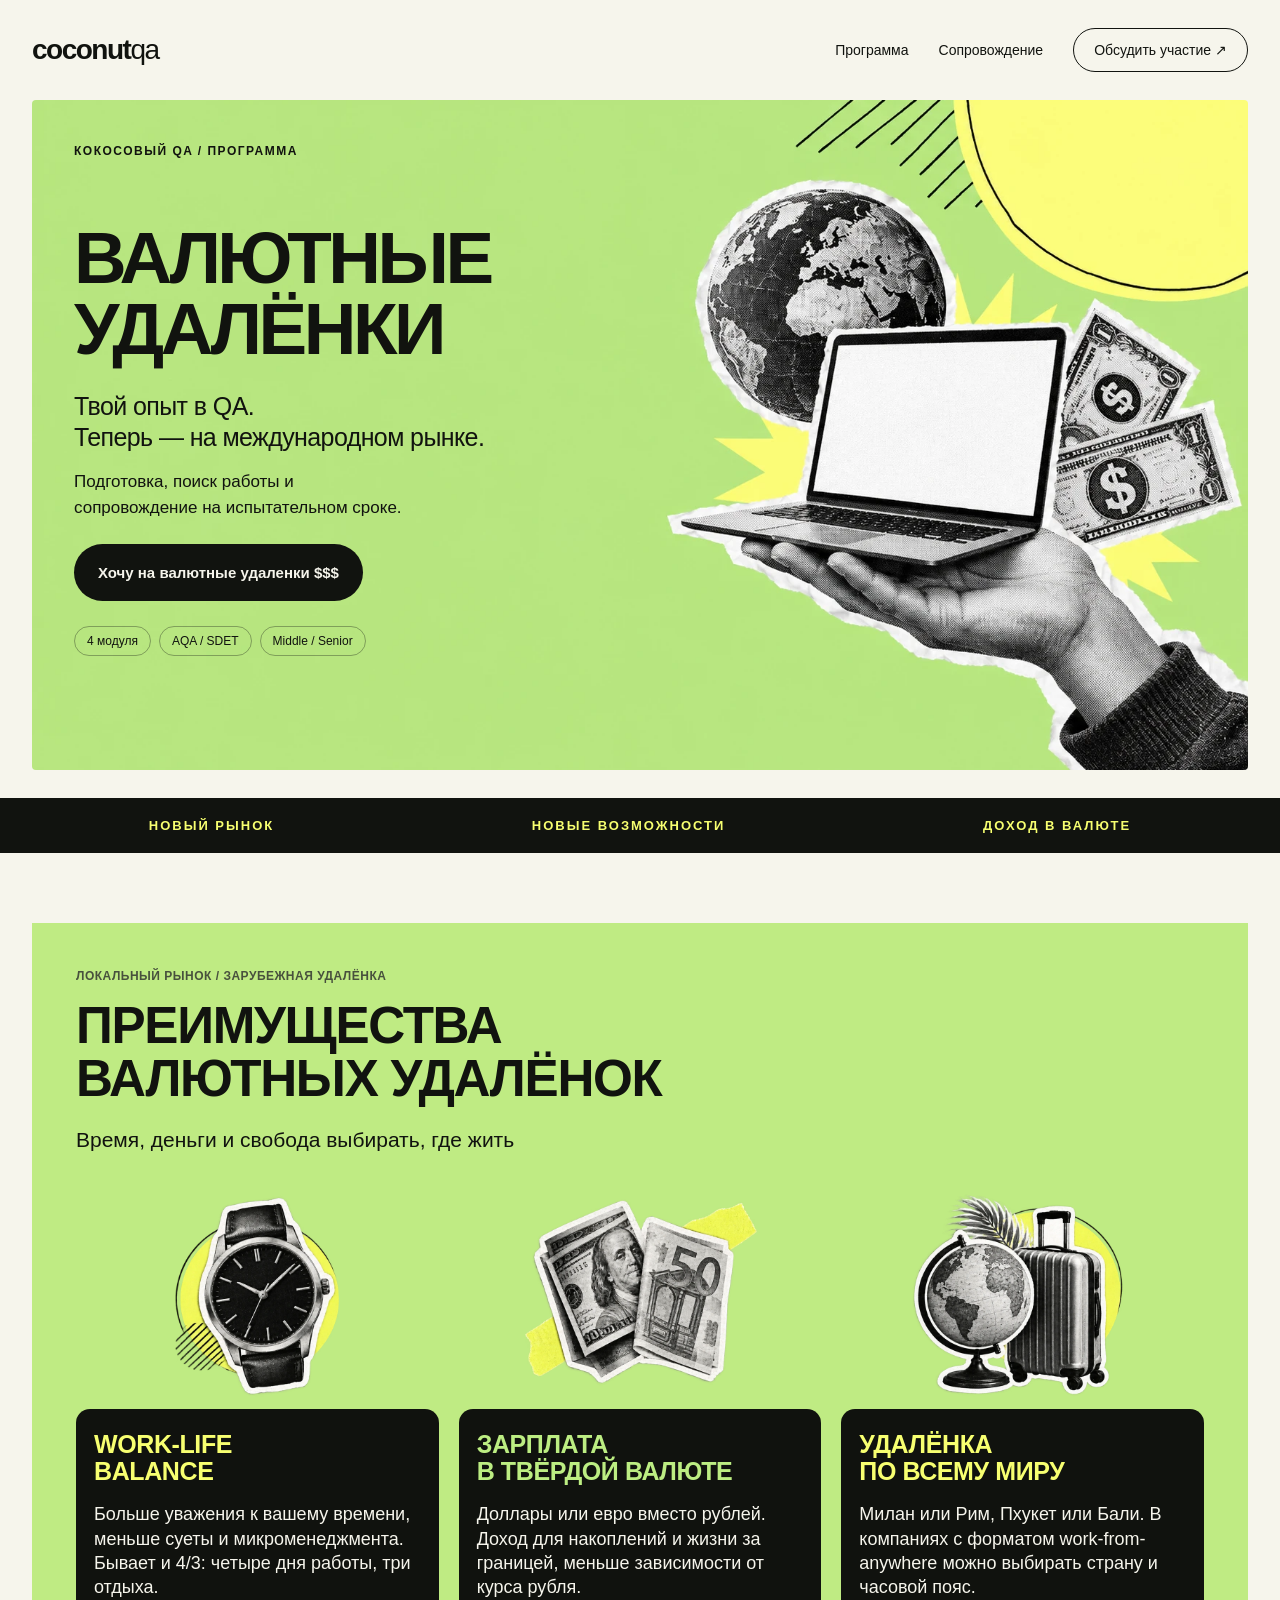
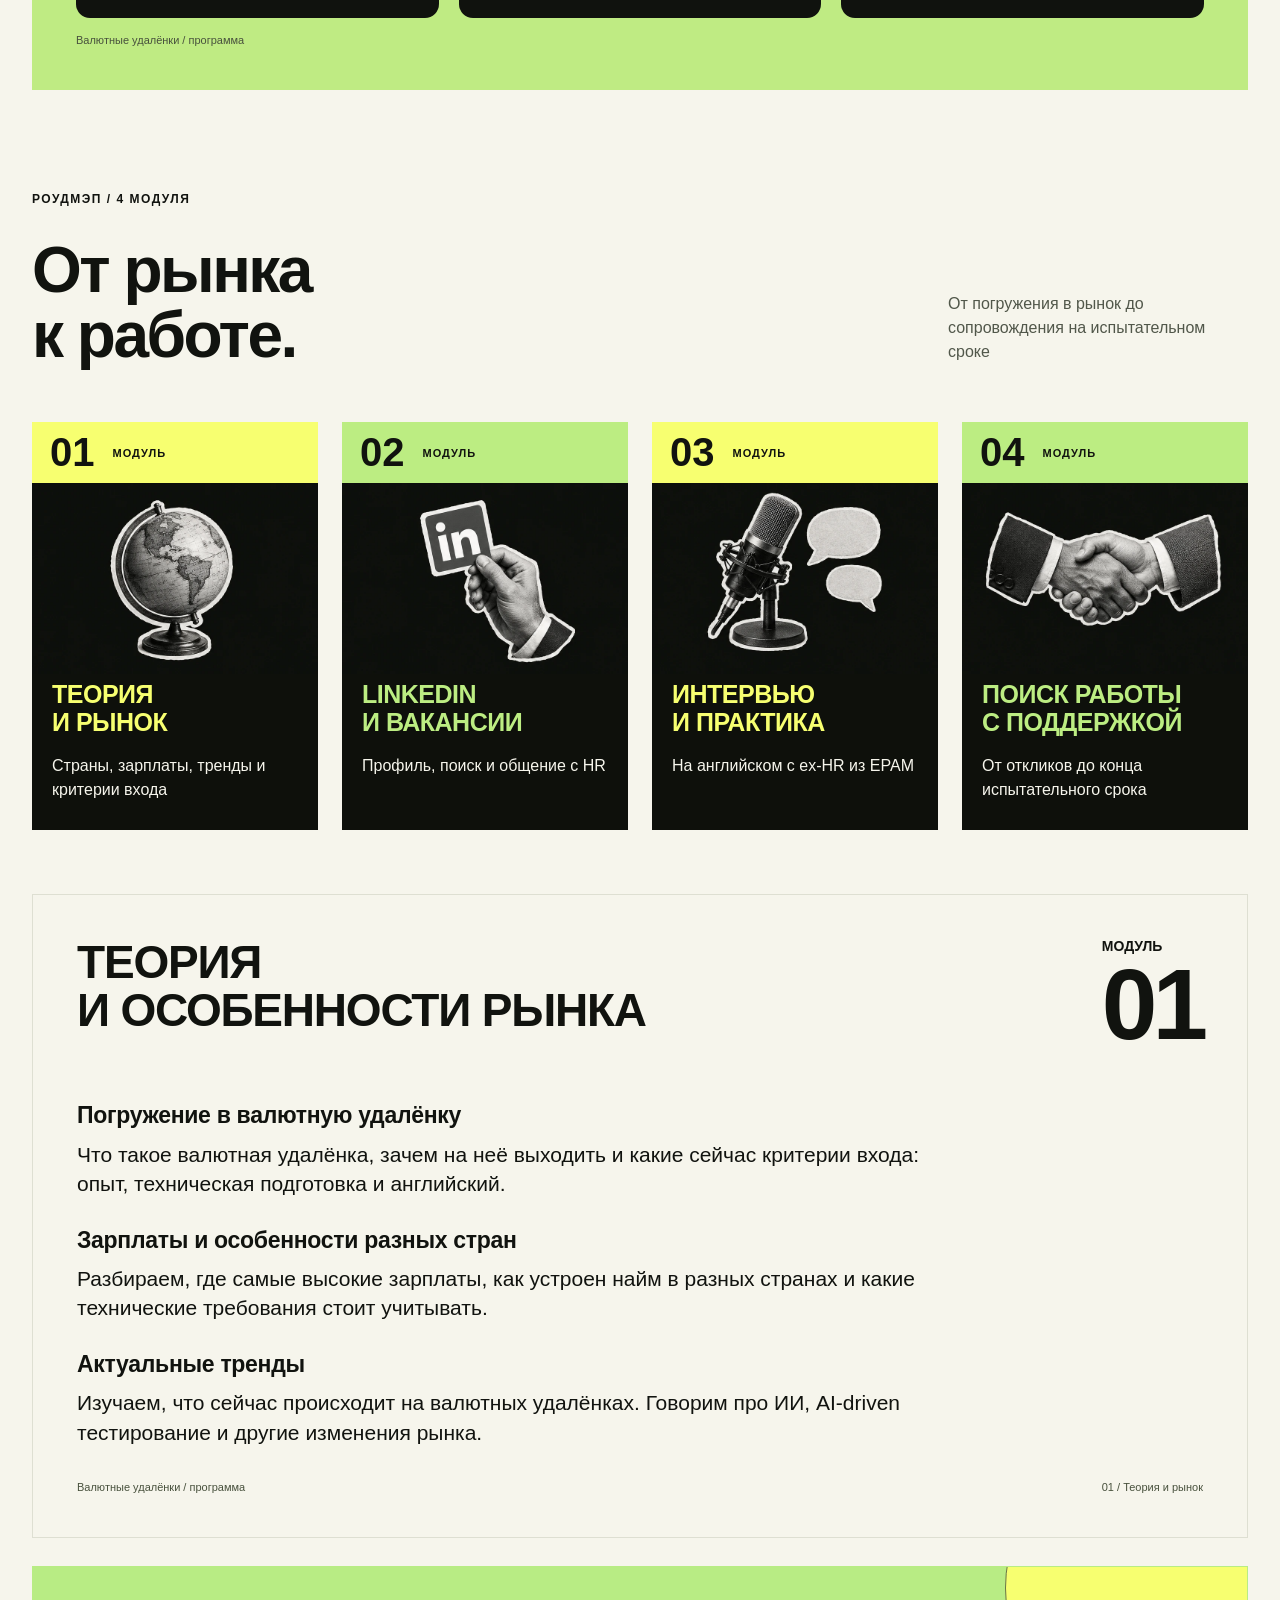
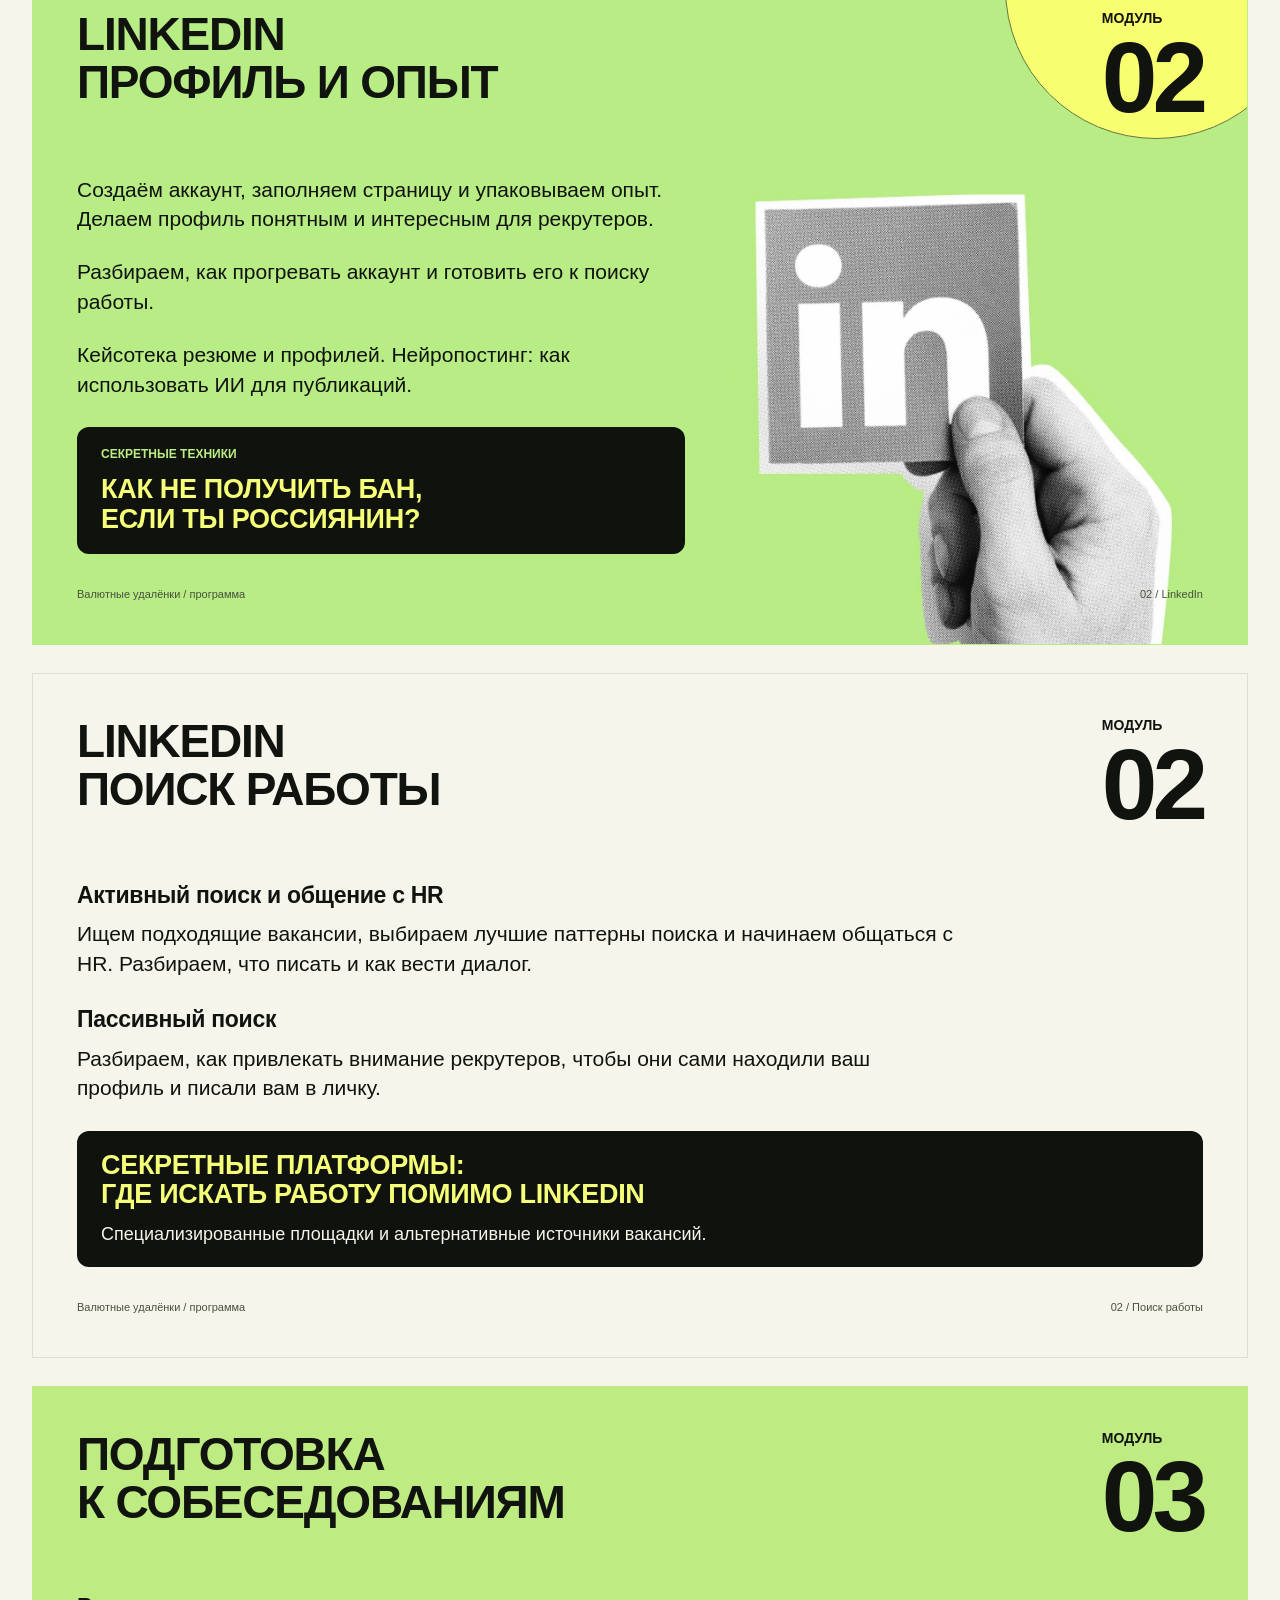
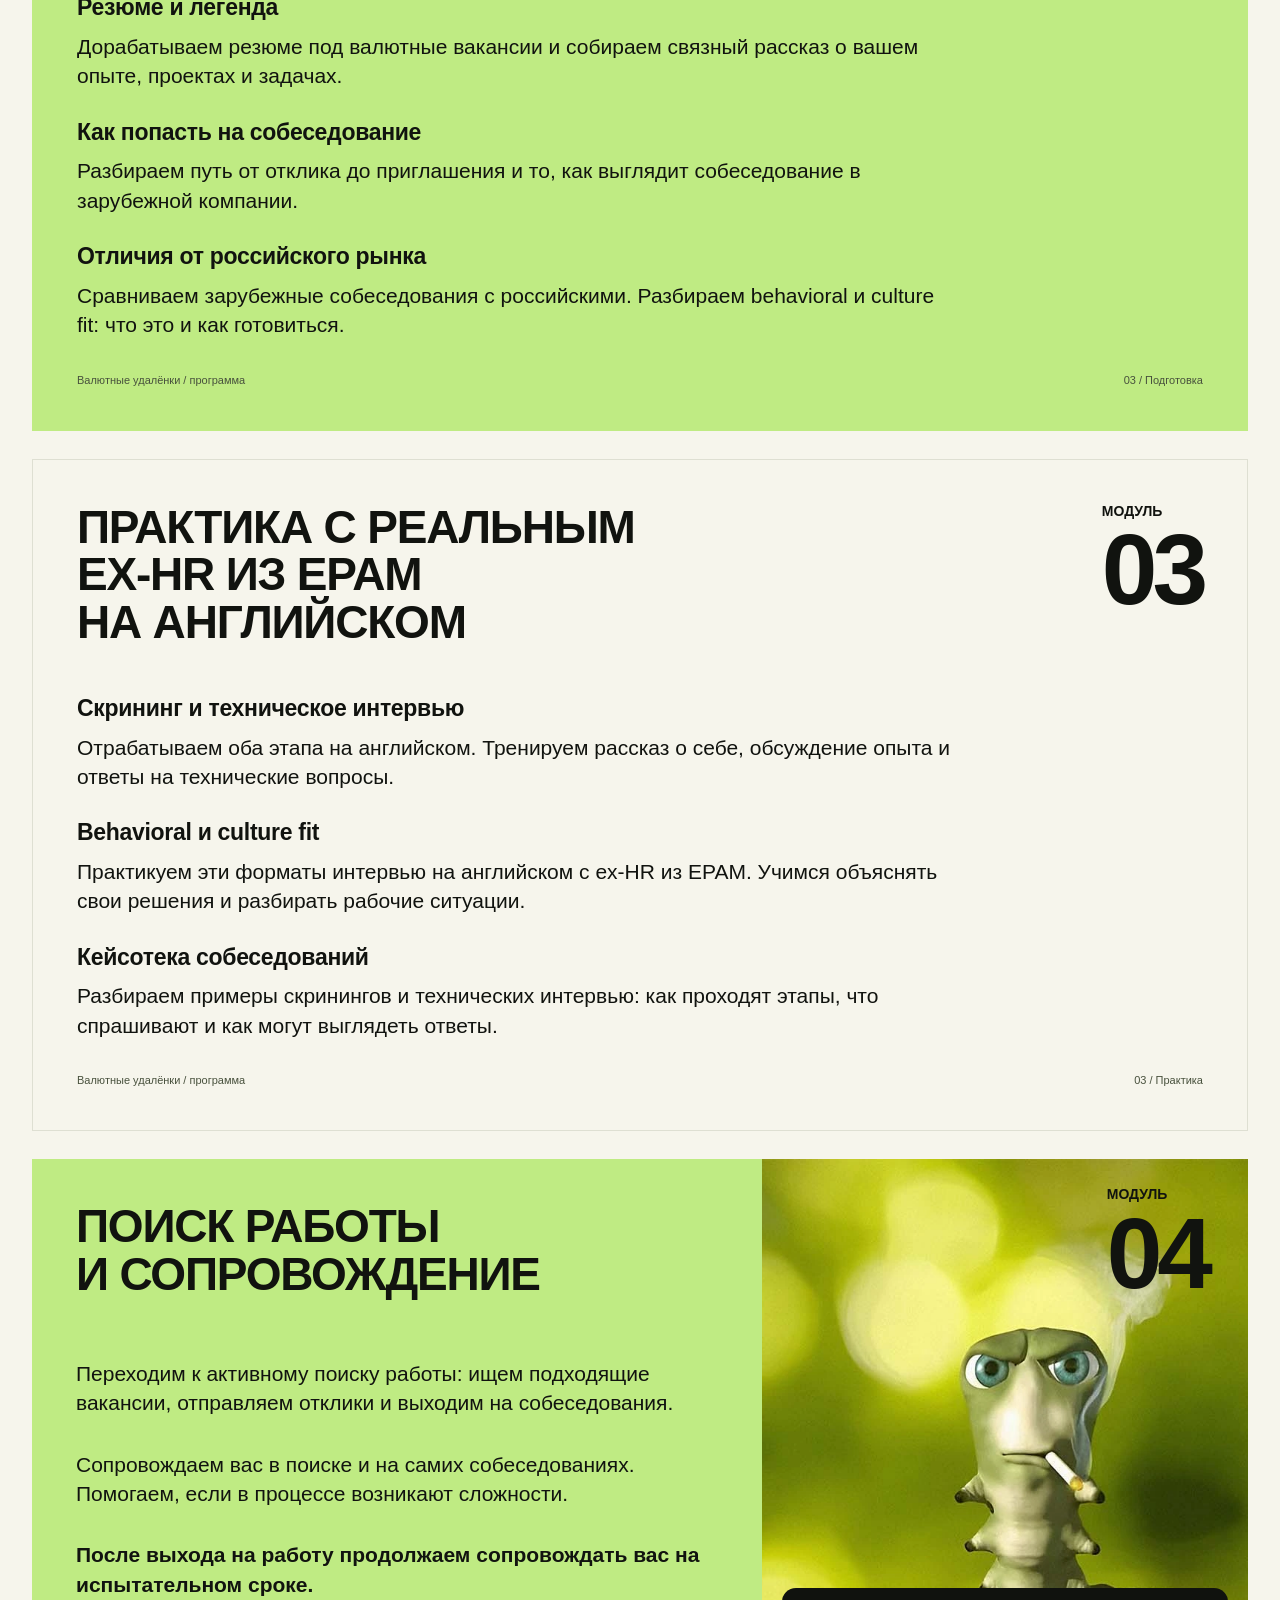
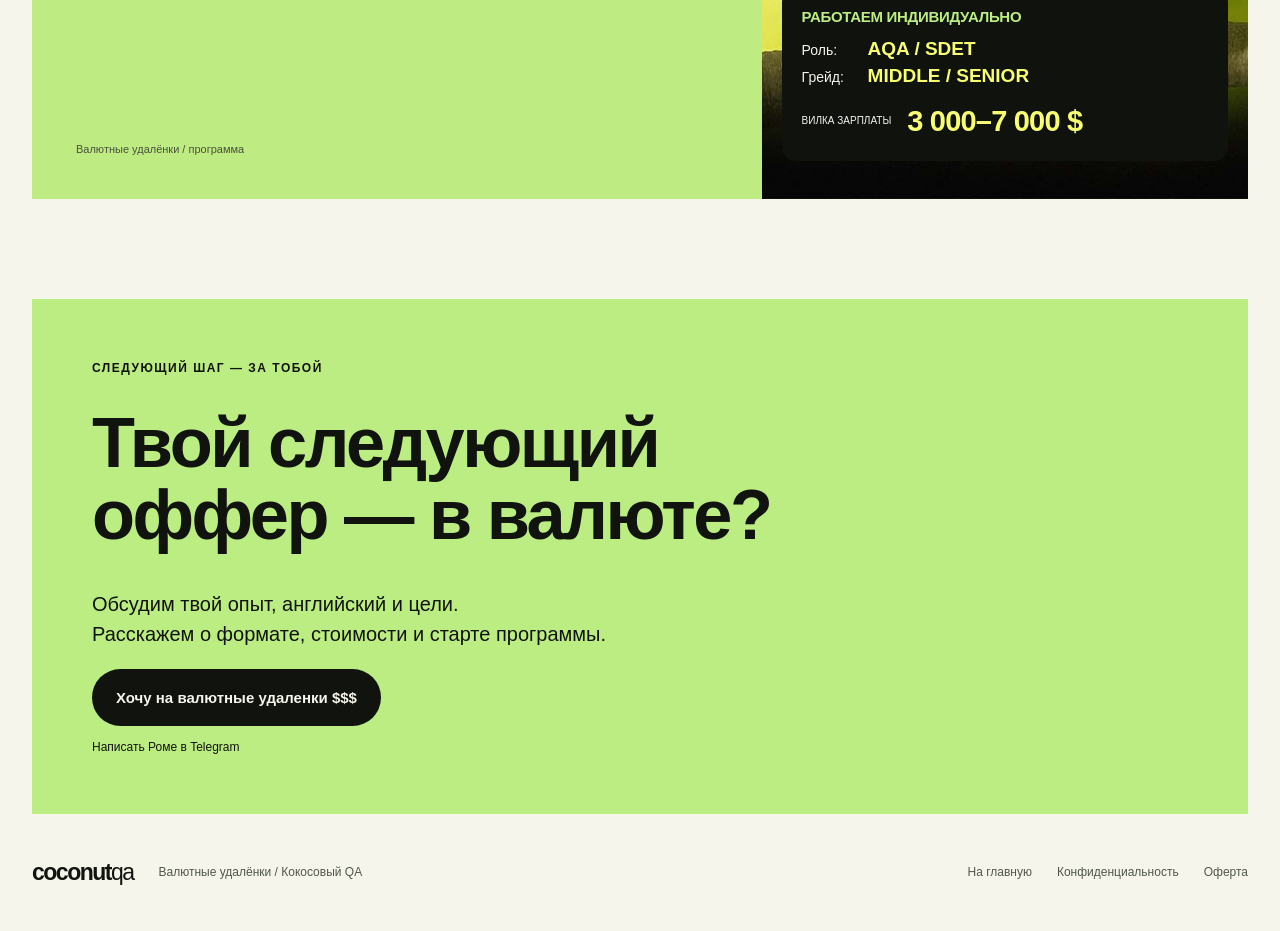
==== currency-remote/index.html @ f2f35c66 "Add approved currency remote landing page" ====
<!doctype html>
<html lang="ru">
<head>
  <meta charset="utf-8">
  <meta name="viewport" content="width=device-width, initial-scale=1">
  <title>Валютные удалёнки — программа Кокосового QA</title>
  <meta name="description" content="Выход на зарубежную удалёнку для AQA / SDET: рынок, LinkedIn, интервью на английском и индивидуальное сопровождение на испытательном сроке.">
  <meta property="og:title" content="Валютные удалёнки — Кокосовый QA">
  <meta property="og:description" content="От знакомства с рынком до работы с поддержкой. 4 модуля для AQA / SDET.">
  <meta property="og:image" content="https://coconutqa.ru/currency-remote/hero.webp">
  <meta property="og:type" content="website">
  <link rel="canonical" href="https://coconutqa.ru/currency-remote/">
  <link rel="icon" href="/index_files/Frame_86.png">
  <link rel="stylesheet" href="style.css">
  <link rel="stylesheet" href="modules.css">
</head>
<body>
<a class="skip" href="#main">Перейти к содержимому</a>
<header class="header wrap">
  <a class="brand" href="/" aria-label="Кокосовый QA — на главную">coconut<span>qa</span></a>
  <nav aria-label="Навигация"><a href="#program">Программа</a><a href="#support">Сопровождение</a><a class="small-cta" href="https://t.me/Orsroma" target="_blank" rel="noopener noreferrer">Обсудить участие ↗</a></nav>
</header>
<main id="main">
<section class="hero wrap">
  <div class="hero-content"><p class="eyebrow">КОКОСОВЫЙ QA / ПРОГРАММА</p>
  <h1>ВАЛЮТНЫЕ<br>УДАЛЁНКИ</h1>
  <p class="intro">Твой опыт в QA.<br>Теперь — на международном рынке.</p>
  <p class="hero-description">Подготовка, поиск работы и сопровождение на испытательном сроке.</p>
  <a class="button dark" href="https://t.me/Orsroma" target="_blank" rel="noopener noreferrer">Хочу на валютные удаленки $$$</a>
  <div class="hero-tags"><span>4 модуля</span><span>AQA / SDET</span><span>Middle / Senior</span></div></div>
</section>
<div class="ticker" aria-hidden="true"><span>НОВЫЙ РЫНОК</span><span>НОВЫЕ ВОЗМОЖНОСТИ</span><span>ДОХОД В ВАЛЮТЕ</span></div>
<section class="section wrap pdf-benefits" id="why">
  <p class="eyebrow">ЛОКАЛЬНЫЙ РЫНОК / ЗАРУБЕЖНАЯ УДАЛЁНКА</p>
  <h2>Преимущества<br>валютных удалёнок</h2>
  <p class="benefits-intro">Время, деньги и свобода выбирать, где жить</p>
  <div class="benefits">
    <article><div class="benefit-art benefit-time" aria-hidden="true"></div><div class="benefit-copy"><h3>Work-life<br>balance</h3><p>Больше уважения к вашему времени, меньше суеты и микроменеджмента.<br>Бывает и 4/3: четыре дня работы, три отдыха.</p></div></article>
    <article><div class="benefit-art benefit-money" aria-hidden="true"></div><div class="benefit-copy"><h3>Зарплата<br>в твёрдой валюте</h3><p>Доллары или евро вместо рублей. Доход для накоплений и жизни за границей, меньше зависимости от курса рубля.</p></div></article>
    <article><div class="benefit-art benefit-world" aria-hidden="true"></div><div class="benefit-copy"><h3>Удалёнка<br>по всему миру</h3><p>Милан или Рим, Пхукет или Бали. В компаниях с форматом work-from-anywhere можно выбирать страну и часовой пояс.</p></div></article>
  </div>
  <div class="slide-footer"><span>Валютные удалёнки / программа</span></div>
</section>
<section class="program section" id="program"><div class="wrap">
  <div class="section-heading"><div><p class="eyebrow">РОУДМЭП / 4 МОДУЛЯ</p><h2>От рынка<br>к работе.</h2></div><p>От погружения в рынок до сопровождения на испытательном сроке</p></div>
  <div class="roadmap">
    <a href="#module-1"><span>01 <small>МОДУЛЬ</small></span><div class="roadmap-art art-1" aria-hidden="true"></div><h3>Теория<br>и рынок</h3><p>Страны, зарплаты, тренды и критерии входа</p></a>
    <a href="#module-2"><span>02 <small>МОДУЛЬ</small></span><div class="roadmap-art art-2" aria-hidden="true"></div><h3>LinkedIn<br>и вакансии</h3><p>Профиль, поиск и общение с HR</p></a>
    <a href="#module-3"><span>03 <small>МОДУЛЬ</small></span><div class="roadmap-art art-3" aria-hidden="true"></div><h3>Интервью<br>и практика</h3><p>На английском с ex-HR из EPAM</p></a>
    <a href="#support"><span>04 <small>МОДУЛЬ</small></span><div class="roadmap-art art-4" aria-hidden="true"></div><h3>Поиск работы<br>с поддержкой</h3><p>От откликов до конца испытательного срока</p></a>
  </div>
  <div class="module-slides">
  <article class="pdf-module" id="module-1">
    <header><h3>Теория<br>и особенности рынка</h3><div class="module-number">МОДУЛЬ<strong>01</strong></div></header>
    <div class="module-copy">
      <h4>Погружение в валютную удалёнку</h4><p>Что такое валютная удалёнка, зачем на неё выходить и какие сейчас критерии входа: опыт, техническая подготовка и английский.</p>
      <h4>Зарплаты и особенности разных стран</h4><p>Разбираем, где самые высокие зарплаты, как устроен найм в разных странах и какие технические требования стоит учитывать.</p>
      <h4>Актуальные тренды</h4><p>Изучаем, что сейчас происходит на валютных удалёнках. Говорим про ИИ, AI-driven тестирование и другие изменения рынка.</p>
    </div><div class="slide-footer"><span>Валютные удалёнки / программа</span><span>01 / Теория и рынок</span></div>
  </article>
  <article class="pdf-module green linkedin-module" id="module-2">
    <header><h3>LinkedIn<br>Профиль и опыт</h3><div class="module-number">МОДУЛЬ<strong>02</strong></div></header>
    <div class="module-copy">
      <p>Создаём аккаунт, заполняем страницу и упаковываем опыт. Делаем профиль понятным и интересным для рекрутеров.</p>
      <p>Разбираем, как прогревать аккаунт и готовить его к поиску работы.</p>
      <p>Кейсотека резюме и профилей. Нейропостинг: как использовать ИИ для публикаций.</p>
      <aside class="module-callout"><small>СЕКРЕТНЫЕ ТЕХНИКИ</small><h4>Как не получить бан,<br>если ты россиянин?</h4></aside>
    </div><div class="linkedin-art" aria-hidden="true"></div>
    <div class="slide-footer"><span>Валютные удалёнки / программа</span><span>02 / LinkedIn</span></div>
  </article>
  <article class="pdf-module">
    <header><h3>LinkedIn<br>Поиск работы</h3><div class="module-number">МОДУЛЬ<strong>02</strong></div></header>
    <div class="module-copy">
      <h4>Активный поиск и общение с HR</h4><p>Ищем подходящие вакансии, выбираем лучшие паттерны поиска и начинаем общаться с HR. Разбираем, что писать и как вести диалог.</p>
      <h4>Пассивный поиск</h4><p>Разбираем, как привлекать внимание рекрутеров, чтобы они сами находили ваш профиль и писали вам в личку.</p>
    </div><aside class="module-callout"><h4>Секретные платформы:<br>где искать работу помимо LinkedIn</h4><p>Специализированные площадки и альтернативные источники вакансий.</p></aside>
    <div class="slide-footer"><span>Валютные удалёнки / программа</span><span>02 / Поиск работы</span></div>
  </article>
  <article class="pdf-module green" id="module-3">
    <header><h3>Подготовка<br>к собеседованиям</h3><div class="module-number">МОДУЛЬ<strong>03</strong></div></header>
    <div class="module-copy">
      <h4>Резюме и легенда</h4><p>Дорабатываем резюме под валютные вакансии и собираем связный рассказ о вашем опыте, проектах и задачах.</p>
      <h4>Как попасть на собеседование</h4><p>Разбираем путь от отклика до приглашения и то, как выглядит собеседование в зарубежной компании.</p>
      <h4>Отличия от российского рынка</h4><p>Сравниваем зарубежные собеседования с российскими. Разбираем behavioral и culture fit: что это и как готовиться.</p>
    </div><div class="slide-footer"><span>Валютные удалёнки / программа</span><span>03 / Подготовка</span></div>
  </article>
  <article class="pdf-module">
    <header><h3>Практика с реальным<br>ex-HR из EPAM<br>на английском</h3><div class="module-number">МОДУЛЬ<strong>03</strong></div></header>
    <div class="module-copy">
      <h4>Скрининг и техническое интервью</h4><p>Отрабатываем оба этапа на английском. Тренируем рассказ о себе, обсуждение опыта и ответы на технические вопросы.</p>
      <h4>Behavioral и culture fit</h4><p>Практикуем эти форматы интервью на английском с ex-HR из EPAM. Учимся объяснять свои решения и разбирать рабочие ситуации.</p>
      <h4>Кейсотека собеседований</h4><p>Разбираем примеры скринингов и технических интервью: как проходят этапы, что спрашивают и как могут выглядеть ответы.</p>
    </div><div class="slide-footer"><span>Валютные удалёнки / программа</span><span>03 / Практика</span></div>
  </article>
  <article class="pdf-module green support-module" id="support">
    <div class="support-copy"><h3>Поиск работы<br>и сопровождение</h3>
      <p>Переходим к активному поиску работы: ищем подходящие вакансии, отправляем отклики и выходим на собеседования.</p>
      <p>Сопровождаем вас в поиске и на самих собеседованиях. Помогаем, если в процессе возникают сложности.</p>
      <p><strong>После выхода на работу продолжаем сопровождать вас на испытательном сроке.</strong></p>
      <div class="slide-footer"><span>Валютные удалёнки / программа</span></div>
    </div>
    <div class="worm-panel"><img src="worm.webp" alt="Зелёный червяк на ветке — иллюстрация из презентации" loading="lazy" width="1536" height="864"><div class="module-number">МОДУЛЬ<strong>04</strong></div>
      <div class="worm-caption"><h4>Работаем индивидуально</h4><dl><div><dt>Роль:</dt><dd>AQA / SDET</dd></div><div><dt>Грейд:</dt><dd>Middle / Senior</dd></div></dl><p><span>ВИЛКА ЗАРПЛАТЫ</span><strong>3 000–7 000 $</strong></p></div>
    </div>
  </article>
  </div>
</div></section>
<section class="final-cta wrap"><p class="eyebrow">СЛЕДУЮЩИЙ ШАГ — ЗА ТОБОЙ</p><h2>Твой следующий<br>оффер — в валюте?</h2><p>Обсудим твой опыт, английский и цели.<br>Расскажем о формате, стоимости и старте программы.</p><a class="button dark" href="https://t.me/Orsroma" target="_blank" rel="noopener noreferrer">Хочу на валютные удаленки $$$</a><span class="cta-caption">Написать Роме в Telegram</span></section>
</main>
<footer class="wrap"><a class="brand" href="/">coconut<span>qa</span></a><p>Валютные удалёнки / Кокосовый QA</p><a href="/">На главную</a><a href="/privacy.html">Конфиденциальность</a><a href="/oferta.pdf">Оферта</a></footer>
</body>
</html>
---- currency-remote/style.css ----
:root{--ink:#11130f;--paper:#f6f5ec;--lime:#bced82;--yellow:#f7ff70;--muted:#51574a}*{box-sizing:border-box}html{scroll-behavior:smooth;scroll-padding-top:24px}body{margin:0;background:var(--paper);color:var(--ink);font-family:Arial,Helvetica,sans-serif;-webkit-font-smoothing:antialiased}a{color:inherit;text-decoration:none}a:focus-visible{outline:3px solid #667727;outline-offset:6px}p{line-height:1.5}h1,h2,h3,p{margin-top:0}.wrap{width:min(1240px,calc(100% - 64px));margin-inline:auto}.header{display:flex;align-items:center;justify-content:space-between;min-height:100px;gap:24px}.brand{font-size:28px;font-weight:800;letter-spacing:-1.5px;white-space:nowrap}.brand span{font-weight:400}.brand i{font-style:normal;padding-left:12px}nav{display:flex;gap:30px;align-items:center;font-size:14px}.small-cta{border:1px solid var(--ink);padding:13px 20px;border-radius:30px}.hero{position:relative;background:var(--lime) url(hero.webp) center/cover no-repeat;min-height:670px;border-radius:4px;overflow:hidden}.hero-content{position:relative;padding:42px;width:60%}.eyebrow{font-size:12px;font-weight:700;letter-spacing:1.5px;line-height:1.5;margin-bottom:30px}h1{font-size:clamp(44px,5.7vw,78px);font-weight:900;line-height:.98;letter-spacing:-3.5px;margin:62px 0 26px;position:relative}.intro{font-size:25px;line-height:1.25;letter-spacing:-.6px;margin-bottom:16px}.hero-description{max-width:330px;font-size:17px;margin-bottom:24px}.button{display:inline-flex;gap:28px;justify-content:space-between;align-items:center;padding:20px 24px;border-radius:40px;font-weight:700;font-size:15px;transition:transform .2s,background .2s}.button:hover{transform:translateY(-3px);background:#30372b}.dark{background:var(--ink);color:var(--paper)}.button span{font-size:22px}.hero-tags{display:flex;gap:8px;flex-wrap:wrap;margin-top:25px}.hero-tags span{border:1px solid #11130f55;border-radius:20px;padding:7px 12px;font-size:12px}.ticker{display:flex;justify-content:space-around;gap:24px;background:var(--ink);color:var(--yellow);padding:20px 32px;margin-top:28px;font-size:13px;font-weight:700;letter-spacing:2px}.section{padding-block:100px}h2{font-size:clamp(40px,5vw,64px);letter-spacing:-2.5px;line-height:1.02;margin-bottom:38px}.benefits{display:grid;grid-template-columns:repeat(3,1fr);gap:36px;margin-top:60px}.benefits article{border-top:1px solid #bfc2b4;padding-top:24px}.symbol{display:block;font-size:46px;margin-bottom:30px}.benefits h3{font-size:25px;letter-spacing:-.7px;margin-bottom:16px}.benefits p{font-size:17px;color:var(--muted);max-width:325px}.program{background:#eaece0}.section-heading{display:flex;justify-content:space-between;align-items:end;gap:30px}.section-heading>p{max-width:300px;color:var(--muted);margin-bottom:42px}.roadmap{display:grid;grid-template-columns:repeat(4,1fr);gap:16px;margin:16px 0 70px}.roadmap a{background:var(--ink);color:var(--paper);position:relative;padding:0 22px 28px;transition:transform .2s}.roadmap a:hover{transform:translateY(-5px)}.roadmap a>span{display:flex;align-items:center;gap:18px;background:var(--yellow);color:var(--ink);margin:0 -22px 30px;padding:12px 20px;font-size:40px;font-weight:800}.roadmap a:nth-child(even)>span{background:var(--lime)}.roadmap small{font-size:11px;letter-spacing:1px}.roadmap h3{font-size:24px;line-height:1.1;color:var(--yellow);letter-spacing:-.5px}.roadmap a:nth-child(even) h3{color:var(--lime)}.roadmap p{font-size:15px;max-width:180px;min-height:48px}.roadmap b{font-size:26px}.module{display:grid;grid-template-columns:1fr 2fr;gap:70px;padding:48px 0;border-top:1px solid #bdc2b0}.module-label>span{font-size:80px;font-weight:800;letter-spacing:-5px}.module-label p{font-size:11px;letter-spacing:1px;margin-top:12px}.module h3{font-size:32px;letter-spacing:-1px;line-height:1.1}.module ul{padding-left:20px;margin-bottom:0}.module li{font-size:17px;line-height:1.6;margin:16px 0;padding-left:8px;color:var(--muted)}strong{color:var(--ink)}.practice{display:flex;justify-content:space-between;align-items:center;background:var(--lime);padding:24px;margin-top:32px;gap:20px}.practice>span{font-size:24px;font-weight:900;letter-spacing:-1px}.practice p{margin:0}.support-grid{display:grid;grid-template-columns:1fr 1fr;gap:60px}.support-intro{max-width:360px;font-size:20px;color:var(--muted)}.support-card{background:var(--ink);color:var(--paper);padding:36px}.support-card .eyebrow{color:var(--lime)}.salary{font-size:clamp(34px,4vw,53px);font-weight:800;letter-spacing:-2px;line-height:1.1;margin-bottom:10px}.salary span{color:var(--lime)}hr{border:0;border-top:1px solid #ffffff30;margin:28px 0}.support-card ol{padding-left:20px}.support-card li{line-height:1.5;padding-left:10px;margin:18px 0}.note{font-size:12px;color:#b9c0af;margin:28px 0 0}.final-cta{padding:60px;background:var(--lime);position:relative}.final-cta h2{font-size:clamp(42px,5.5vw,72px)}.final-cta>p:not(.eyebrow){font-size:20px}.cta-caption{display:block;font-size:12px;margin-top:14px}footer{display:flex;align-items:center;flex-wrap:wrap;gap:25px;padding-block:45px;font-size:12px;color:var(--muted)}footer p{margin:0 auto 0 0}footer .brand{color:var(--ink);font-size:23px}.skip{position:absolute;left:20px;top:-80px;z-index:50;background:var(--yellow);padding:15px}.skip:focus{top:10px}
@media(min-width:1450px){.hero{min-height:695px}}
@media(max-width:1000px){.hero-content{width:70%;padding:32px}.hero{background-position:58% center}.hero h1{font-size:58px}.roadmap{grid-template-columns:repeat(2,1fr)}.module{gap:30px}.support-grid{gap:30px}.support-card{padding:26px}.header nav{gap:18px}}
@media(max-width:700px){.wrap{width:calc(100% - 32px)}.header{min-height:80px;gap:12px}.brand{font-size:23px}nav>a:not(.small-cta){display:none}.small-cta{font-size:12px;padding:11px 14px}.hero{min-height:850px;background-size:auto 430px;background-position:right bottom;background-repeat:no-repeat;background-color:#bde783}.hero-content{padding:28px 22px;width:100%}.hero .eyebrow{font-size:10px}.hero h1{font-size:clamp(38px,9.8vw,65px);letter-spacing:-2px;margin:38px 0 24px}.intro{font-size:23px}.hero-description{font-size:16px;max-width:310px}.button{font-size:13px;gap:16px;padding:17px 19px;max-width:100%}.hero-tags{gap:5px;margin-top:22px}.hero-tags span{font-size:10px;padding:6px 9px}.ticker{padding:16px;gap:15px;font-size:9px;letter-spacing:.7px}.ticker span:last-child{display:none}.section{padding-block:65px}.eyebrow{font-size:10px;margin-bottom:24px}.benefits{grid-template-columns:1fr;gap:24px;margin-top:35px}.benefits article{position:relative;padding-left:64px}.symbol{position:absolute;left:0;top:18px;font-size:36px}.benefits h3{font-size:24px}.benefits p{max-width:none;font-size:16px}.section-heading{display:block}.section-heading>p{margin-bottom:28px}.roadmap{gap:10px;margin-bottom:40px}.roadmap a{padding:0 14px 20px}.roadmap a>span{margin:0 -14px 22px;padding:10px 14px;font-size:32px;gap:10px}.roadmap small{font-size:9px}.roadmap h3{font-size:20px}.roadmap p{font-size:13px}.module{grid-template-columns:1fr;gap:12px;padding:32px 0}.module-label{display:flex;gap:20px;align-items:center}.module-label>span{font-size:52px;letter-spacing:-2px}.module-label p{margin:0}.module h3{font-size:28px}.module li{font-size:16px}.practice{padding:20px;align-items:start;flex-direction:column}.practice p{font-size:15px}.support-grid{grid-template-columns:1fr;gap:18px}.salary{font-size:40px}.final-cta{padding:35px 24px}.final-cta>p:not(.eyebrow){font-size:17px}footer{gap:20px}footer p{width:100%;order:3}h2{letter-spacing:-1.8px}}
@media(prefers-reduced-motion:reduce){html{scroll-behavior:auto}*{transition:none!important}}
@media(max-width:700px){.hero{min-height:980px;background-size:auto 400px}}
---- currency-remote/modules.css ----
/* Module layouts and original artwork from the programme presentation. */
.program{background:var(--paper)}
.roadmap{gap:24px;margin-bottom:64px}
.roadmap a{padding:0 20px 28px;background:#0e100b}
.roadmap a>span{margin:0 -20px;padding:8px 18px;position:relative}

.roadmap-art{aspect-ratio:1.5;background:url(module-art.webp) no-repeat;background-size:200% 200%;margin:0 -20px 6px}
.art-1{background-position:0 0}.art-2{background-position:100% 0}.art-3{background-position:0 100%}.art-4{background-position:100% 100%}
.roadmap h3{text-transform:uppercase;font-size:25px;line-height:1.12;margin-bottom:18px}
.roadmap p{max-width:none;margin:0;min-height:0;font-size:16px}
.module-slides{display:grid;gap:28px}
.pdf-module{padding:44px;position:relative;background:var(--paper);border:1px solid #dedfd2;overflow:hidden;scroll-margin-top:24px}
.pdf-module.green{background:#bfeb83;border-color:#bfeb83}
.pdf-module header{display:flex;justify-content:space-between;align-items:flex-start;gap:24px;margin-bottom:48px;position:relative;z-index:1}
.pdf-module h3{font-weight:900;font-size:clamp(28px,3.7vw,46px);line-height:1.04;letter-spacing:-1.2px;text-transform:uppercase;margin:0}
.module-number{flex-shrink:0;font-size:14px;font-weight:700;line-height:1.1}
.module-number strong{display:block;font-size:100px;font-weight:900;letter-spacing:-5px;line-height:1}
.module-copy{position:relative;z-index:1;max-width:880px}
.pdf-module h4{font-size:23px;line-height:1.2;letter-spacing:-.3px;margin:28px 0 10px}
.pdf-module .module-copy h4:first-child{margin-top:0}
.pdf-module p{font-size:21px;line-height:1.4;margin-bottom:24px}
.pdf-module .module-copy p:last-child{margin-bottom:0}
.slide-footer{display:flex;justify-content:space-between;gap:16px;font-size:11px;color:#48513d;margin-top:34px;position:relative;z-index:1}
.module-callout{background:#10120e;color:#f6ff78;border-radius:12px;padding:20px 24px;margin-top:28px;position:relative;z-index:1}
.pdf-module .module-callout h4{font-size:27px;font-weight:900;text-transform:uppercase;line-height:1.1;margin:0}
.module-callout small{display:block;color:var(--lime);font-size:12px;font-weight:700;margin-bottom:14px}
.pdf-module .module-callout p{color:var(--paper);margin:12px 0 0;font-size:18px}
.linkedin-module .module-copy{width:54%}
.linkedin-module:after{content:'';position:absolute;right:-60px;top:-130px;width:300px;height:300px;background:var(--yellow);border:1px solid #697445;border-radius:50%}
.linkedin-art{position:absolute;right:0;bottom:0;width:44%;height:74%;background:url(module-art.webp) 100% 0/200% 200% no-repeat}
/* Use the original LinkedIn slide artwork without duplicating its embedded wordmark. */
.linkedin-art{background-image:url(linkedin.webp);background-size:auto 125%;background-position:100% 100%;width:43%;height:73%}
.support-module{display:grid;grid-template-columns:3fr 2fr;padding:0;border:0}
.support-copy{padding:44px;display:flex;flex-direction:column}
.support-copy h3{margin-bottom:60px}
.support-copy p{font-size:21px;margin-bottom:32px}
.support-copy .slide-footer{margin-top:auto;padding-top:20px}
.worm-panel{position:relative;min-height:640px;background:#9baa29;overflow:hidden}
.worm-panel>img{position:absolute;inset:0;width:100%;height:100%;object-fit:cover;object-position:56% center}
.worm-panel .module-number{position:absolute;top:28px;right:40px}
.worm-caption{position:absolute;bottom:38px;left:20px;right:20px;padding:20px;background:#10120e;border-radius:14px;color:var(--paper)}
.pdf-module .worm-caption h4{text-transform:uppercase;color:var(--lime);font-size:15px;margin:0 0 12px}
.worm-caption dl{margin:0 0 14px}.worm-caption dl>div{display:flex;gap:14px;margin:5px 0;align-items:baseline}.worm-caption dt{font-size:14px;min-width:52px}.worm-caption dd{margin:0;font-weight:800;text-transform:uppercase;font-size:19px;color:var(--yellow)}
.pdf-module .worm-caption p{display:flex;gap:16px;align-items:center;flex-wrap:wrap;margin:0}.worm-caption p span{font-size:10px}.worm-caption p strong{font-size:29px;color:var(--yellow);letter-spacing:-.8px}
@media(max-width:1000px){.roadmap a:nth-child(2)>span:after{display:none}.pdf-module{padding:30px}.module-number strong{font-size:78px}.pdf-module p{font-size:18px}.pdf-module h4{font-size:21px}.support-module{padding:0;grid-template-columns:1.15fr 1fr}.support-copy{padding:30px}.support-copy h3{margin-bottom:40px}.support-copy p{font-size:18px}.worm-panel{min-height:620px}.worm-caption{left:14px;right:14px;padding:18px}.worm-caption p strong{font-size:25px}.linkedin-module .module-copy{width:56%}}
@media(max-width:700px){.roadmap{gap:16px}.roadmap a{padding:0 14px 20px}.roadmap a>span{margin:0 -14px;padding:10px 14px;gap:8px}.roadmap-art{margin:0 -14px 12px}.roadmap h3{font-size:18px}.roadmap p{font-size:13px}.module-slides{gap:18px}.pdf-module{padding:24px 20px}.pdf-module header{gap:12px;margin-bottom:30px}.pdf-module h3{font-size:clamp(22px,5.6vw,34px);letter-spacing:-.7px;overflow-wrap:break-word}.module-number{font-size:9px}.module-number strong{font-size:52px;letter-spacing:-2px}.pdf-module h4{font-size:19px}.pdf-module p{font-size:16px}.pdf-module .module-callout{padding:18px;margin-top:24px}.pdf-module .module-callout h4{font-size:20px}.pdf-module .module-callout p{font-size:15px}.slide-footer{font-size:9px;gap:12px;margin-top:28px}.slide-footer>span:last-child:not(:first-child){text-align:right}.linkedin-module .module-copy{width:100%}.linkedin-art{position:relative;height:280px;width:calc(100% + 40px);margin:24px -20px -24px;background-size:auto 125%;background-position:right bottom}.linkedin-module .slide-footer{margin-top:34px}.linkedin-module:after{width:200px;height:200px;right:-90px;top:-90px}.support-module{padding:0;grid-template-columns:1fr}.support-copy{padding:28px 20px}.support-copy h3{font-size:30px;margin-bottom:30px}.support-copy p{font-size:16px;margin-bottom:24px}.worm-panel{min-height:550px}.worm-panel .module-number{top:24px;right:28px;font-size:12px}.worm-panel .module-number strong{font-size:80px}.worm-caption{bottom:24px;left:20px;right:20px;padding:20px}.worm-caption dd{font-size:18px}.worm-caption p strong{font-size:28px}.pdf-module .worm-caption h4{font-size:14px}}
@media(prefers-reduced-motion:reduce){.roadmap a{transition:none}}
.linkedin-module.green{background:#b8ec84;border-color:#b8ec84}
.linkedin-art{clip-path:polygon(0 9%,60% 9%,60% 20%,100% 20%,100% 100%,0 100%)}
/* Benefits: full copy and illustrations from slide 03. */
.pdf-benefits{background:#bfeb83;padding:44px;margin-top:70px}
.pdf-benefits .eyebrow{margin-bottom:14px;letter-spacing:.5px;color:#48513d}
.pdf-benefits h2{text-transform:uppercase;font-size:clamp(30px,4vw,52px);font-weight:900;line-height:1.04;letter-spacing:-1.3px;margin-bottom:18px}
.benefits-intro{font-size:21px;margin-bottom:0}
.pdf-benefits .benefits{gap:20px;margin-top:12px}
.pdf-benefits .benefits article{display:flex;flex-direction:column;border:0;padding:0;min-width:0}
.benefit-art{width:70%;aspect-ratio:1;align-self:center;background:url(benefits.webp) no-repeat;background-size:300% 100%;position:relative;z-index:1;margin-bottom:-12px}
.benefit-time{background-position:left center}.benefit-money{background-position:center}.benefit-world{background-position:right center}
.benefit-copy{background:#10120e;padding:22px 18px 18px;border-radius:14px;flex:1}
.pdf-benefits .benefits h3{color:var(--yellow);text-transform:uppercase;font-size:25px;line-height:1.07;letter-spacing:-.4px;margin-bottom:18px}
.pdf-benefits .benefits article:nth-child(2) h3{color:var(--lime)}
.pdf-benefits .benefits p{color:var(--paper);font-size:18px;line-height:1.35;max-width:none;margin-bottom:0}
.pdf-benefits .slide-footer{margin-top:16px}
@media(min-width:701px) and (max-width:1000px){.pdf-benefits{padding:30px}.pdf-benefits .benefits{gap:12px}.benefit-copy{padding:20px 14px}.pdf-benefits .benefits h3{font-size:20px}.pdf-benefits .benefits p{font-size:16px}}
@media(max-width:700px){.pdf-benefits{padding:28px 20px;margin-top:40px}.pdf-benefits h2{font-size:clamp(23px,6.2vw,38px);letter-spacing:-.6px}.benefits-intro{font-size:17px}.pdf-benefits .benefits{grid-template-columns:1fr;gap:24px;margin-top:20px}.benefit-art{width:180px;max-width:75%;margin-bottom:-10px}.benefit-copy{padding:24px 20px}.pdf-benefits .benefits h3{font-size:24px}.pdf-benefits .benefits p{font-size:16px}}
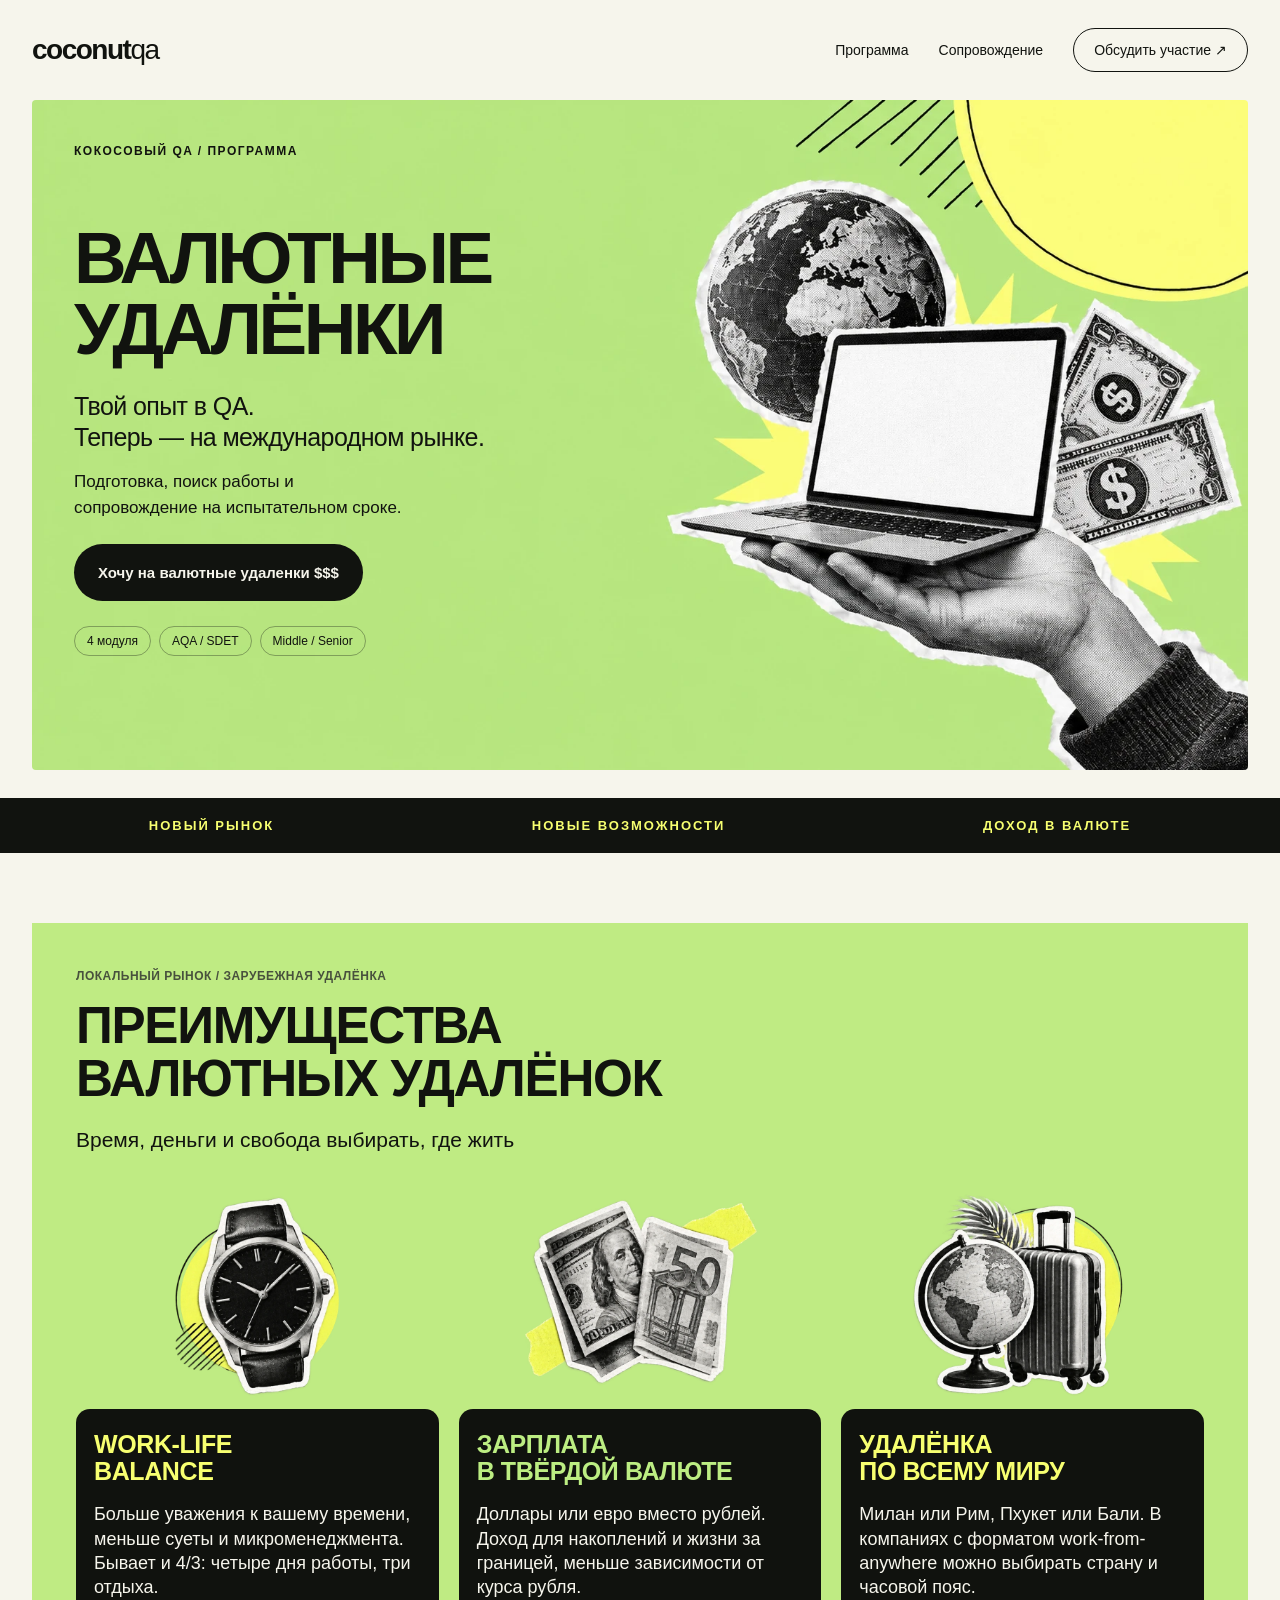
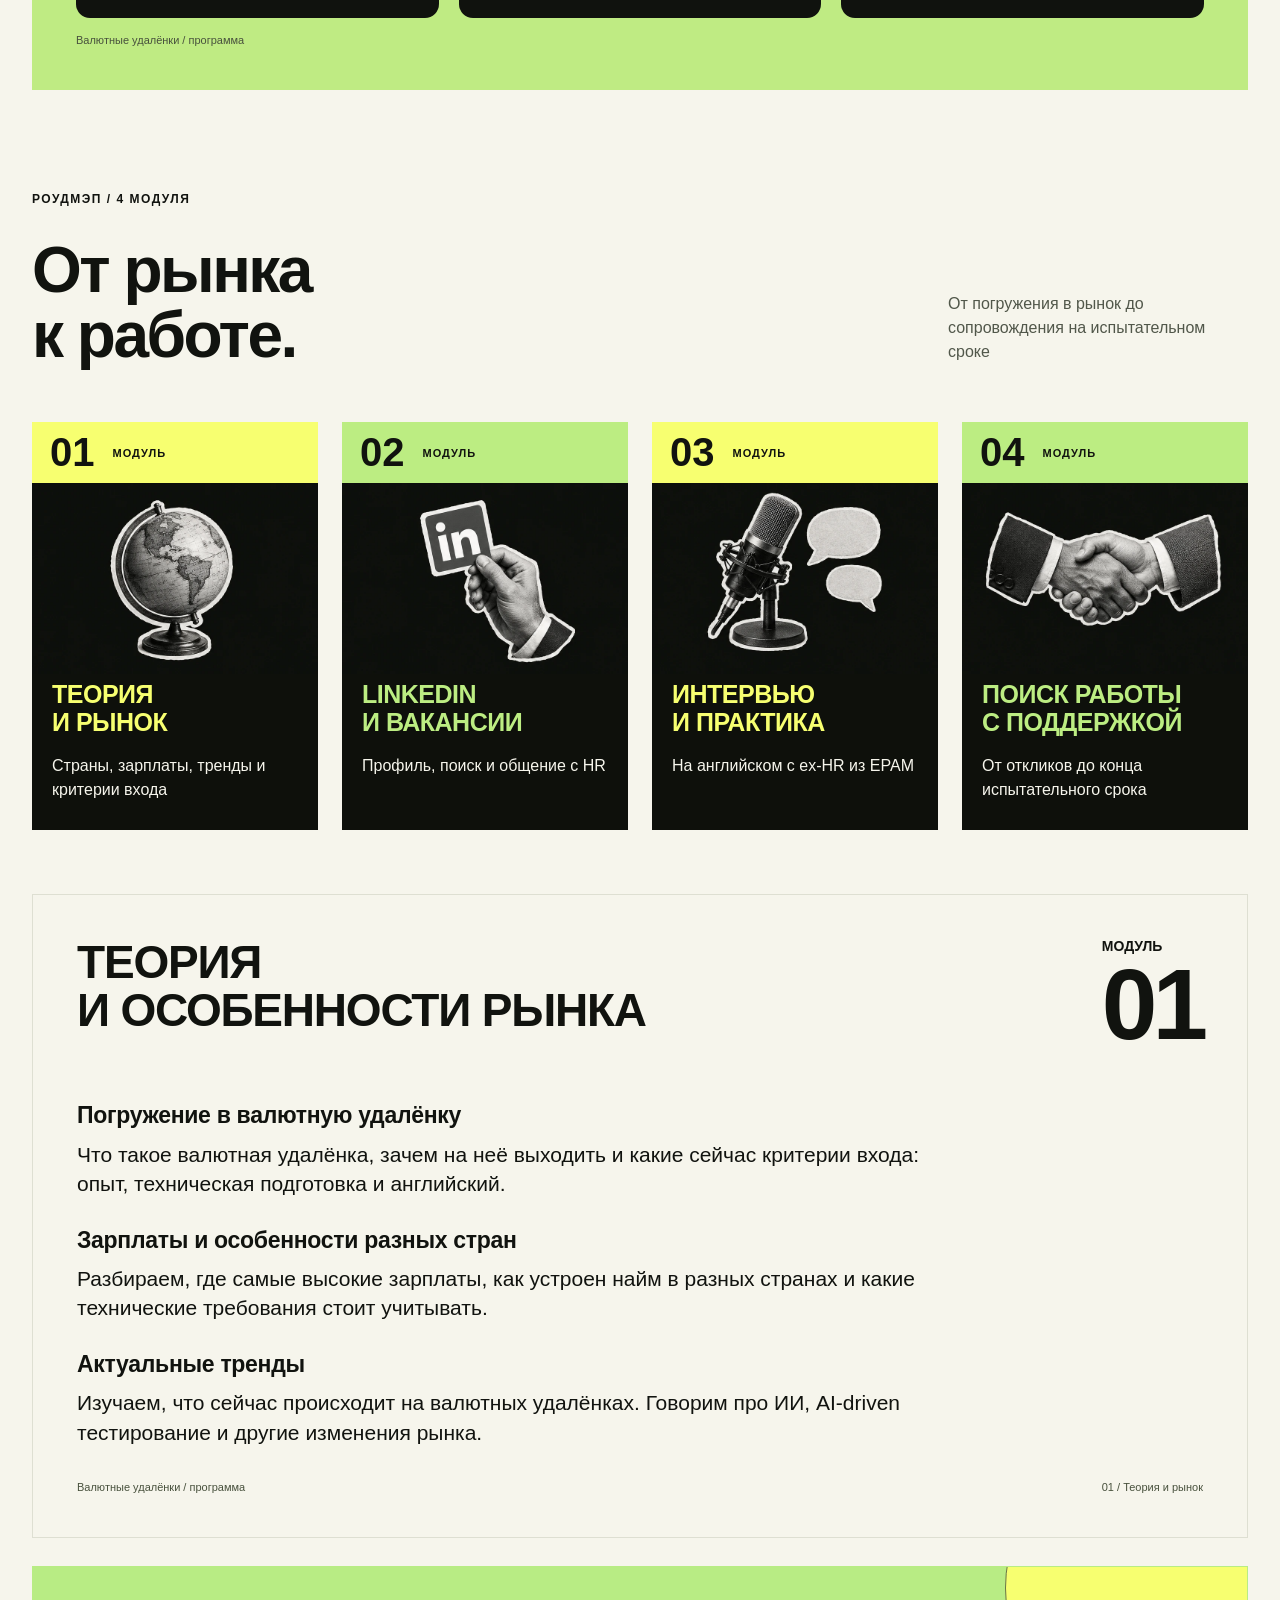
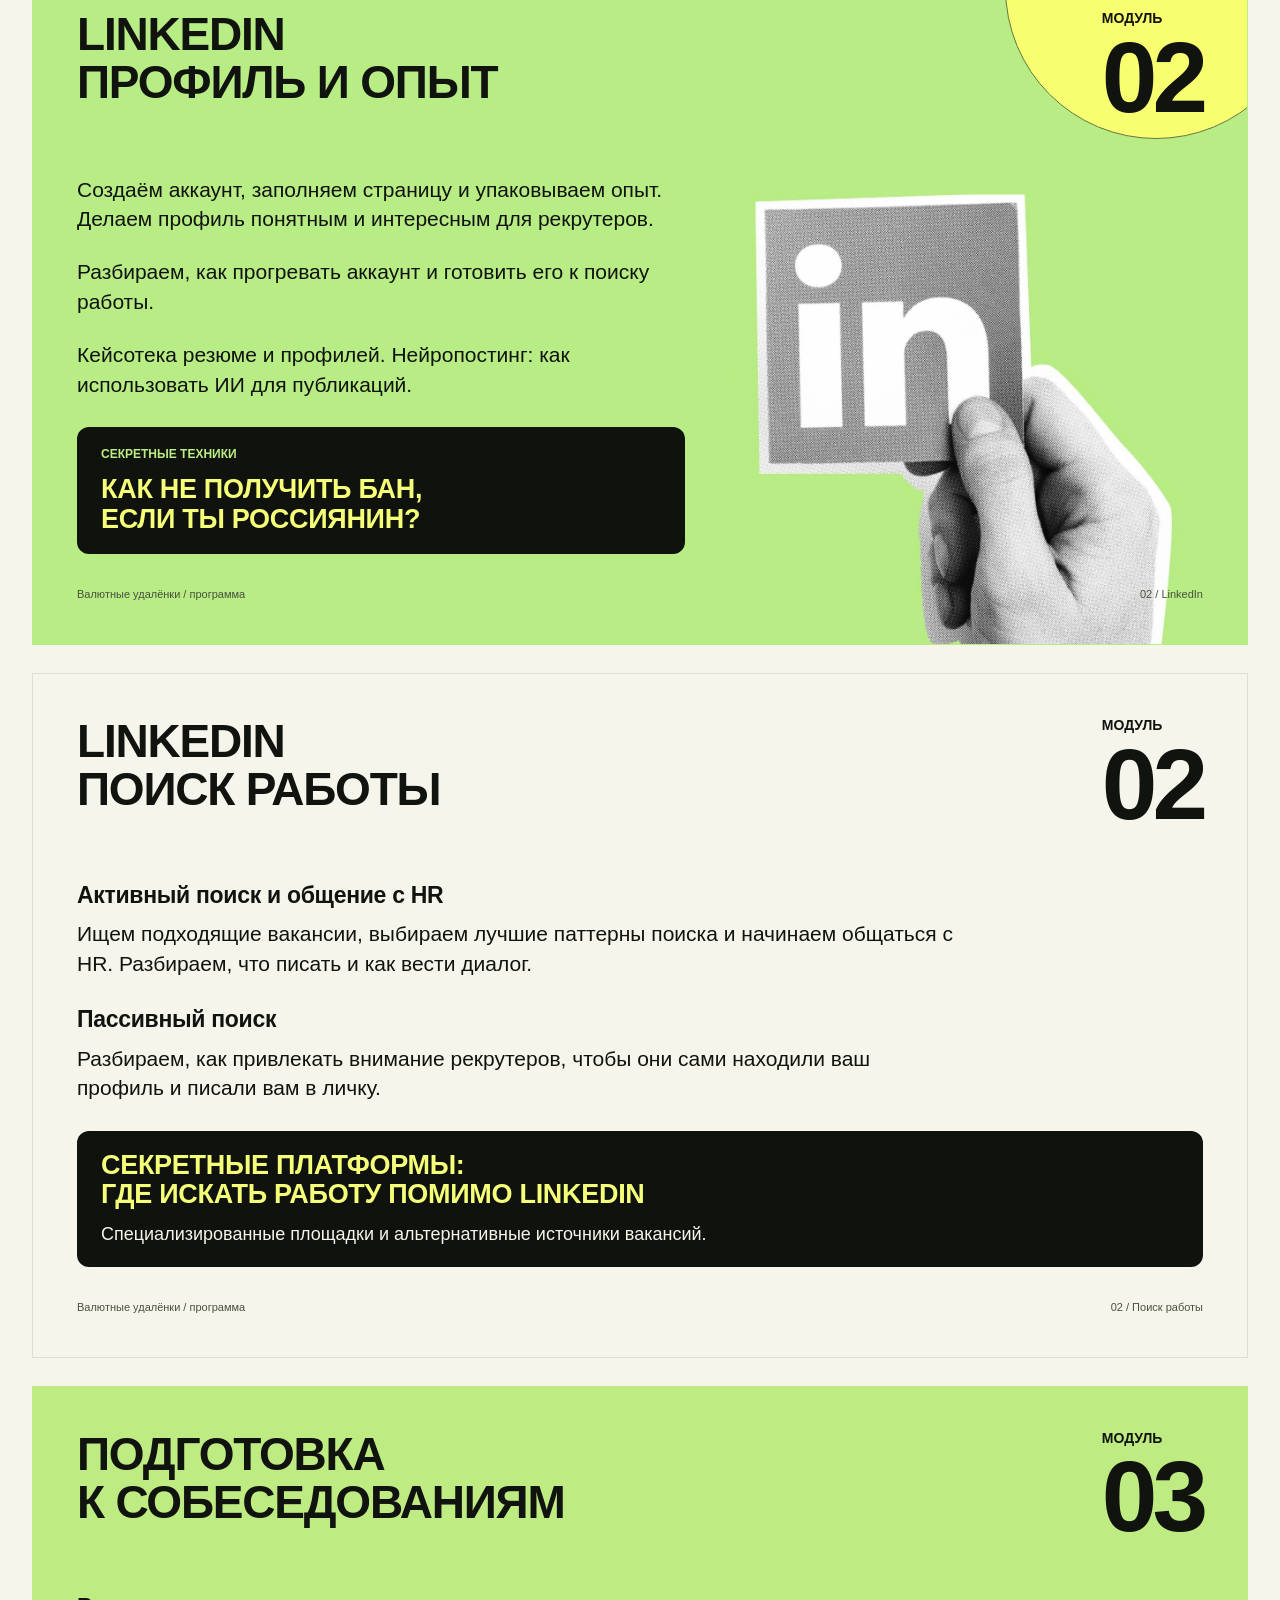
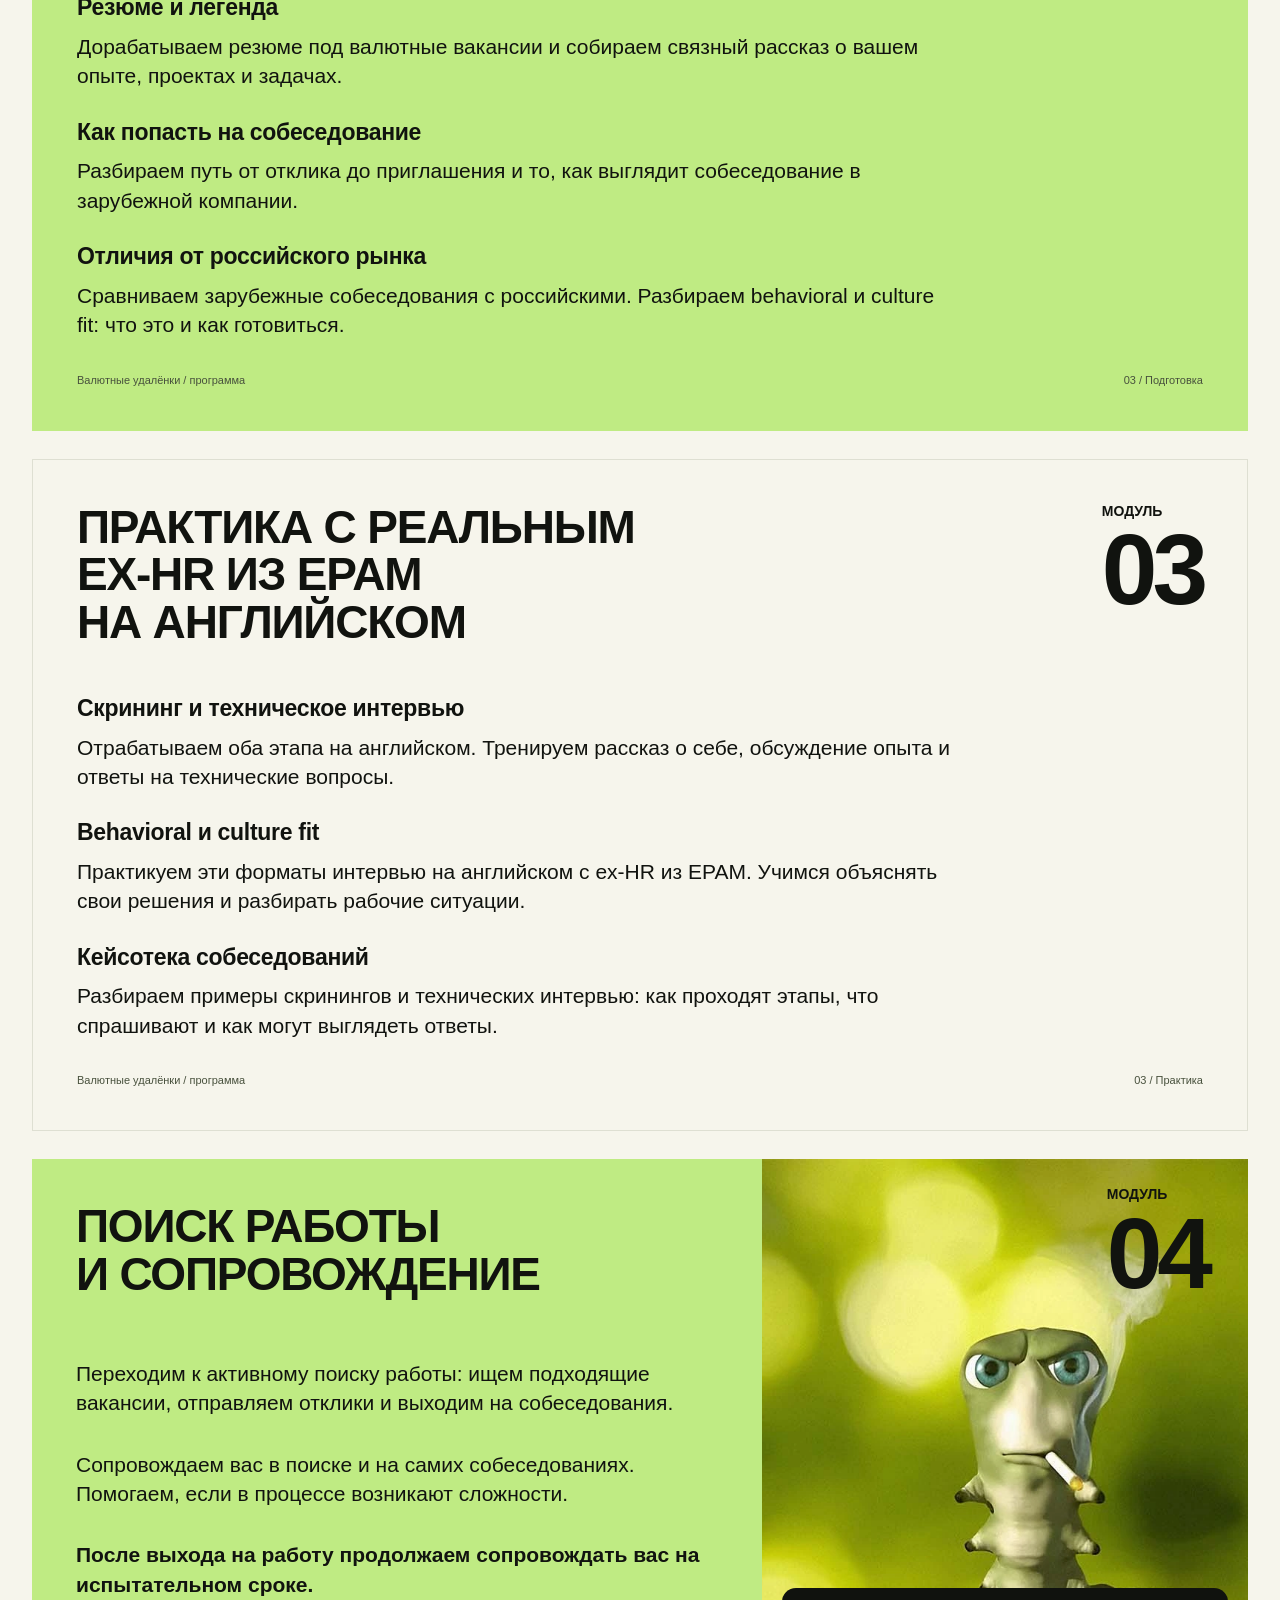
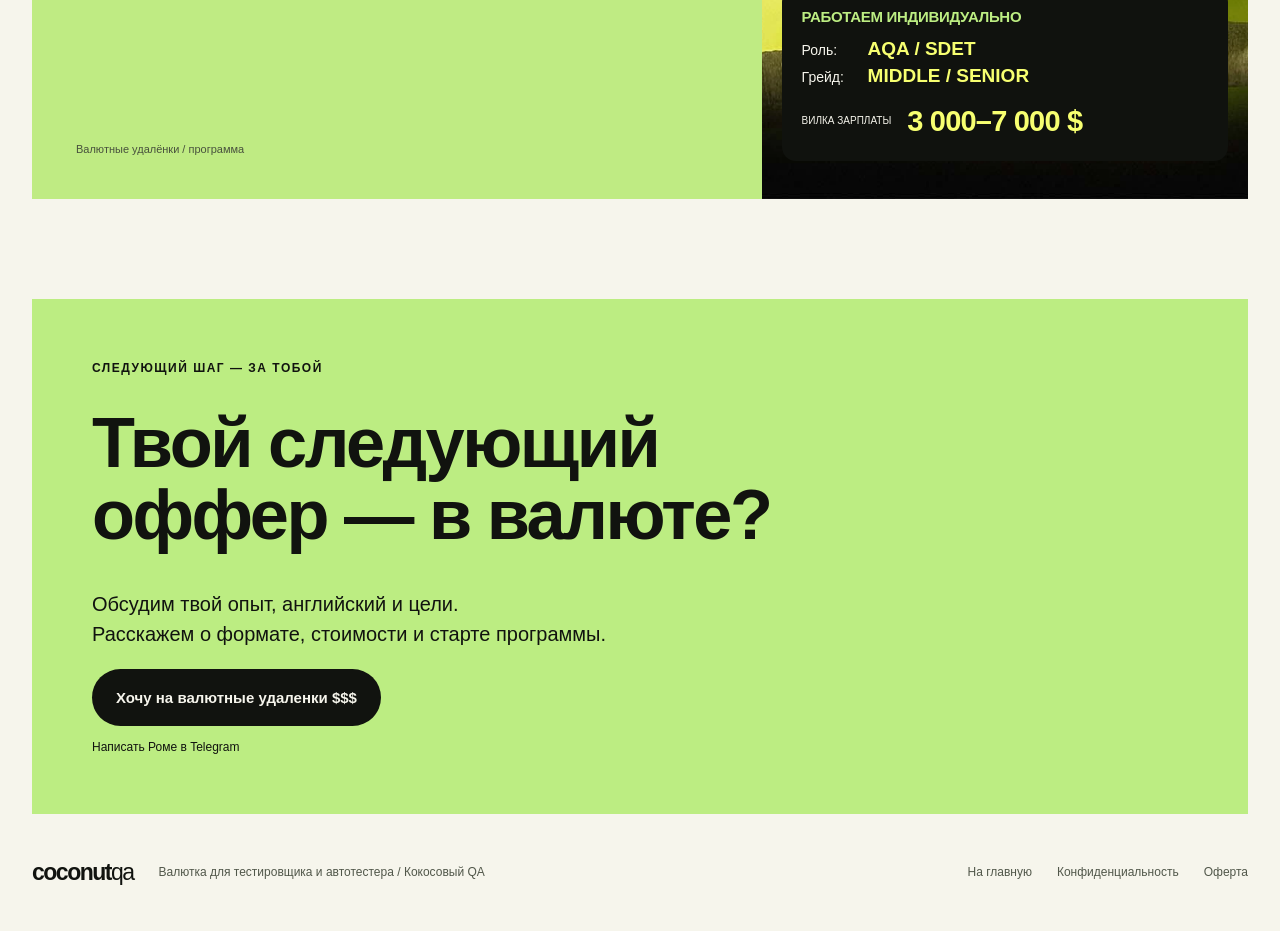
==== commit bfa7c224: "add SEO optimization" ====
--- a/currency-remote/index.html
+++ b/currency-remote/index.html
@@ -3,16 +3,20 @@
 <head>
   <meta charset="utf-8">
   <meta name="viewport" content="width=device-width, initial-scale=1">
-  <title>Валютные удалёнки — программа Кокосового QA</title>
-  <meta name="description" content="Выход на зарубежную удалёнку для AQA / SDET: рынок, LinkedIn, интервью на английском и индивидуальное сопровождение на испытательном сроке.">
-  <meta property="og:title" content="Валютные удалёнки — Кокосовый QA">
-  <meta property="og:description" content="От знакомства с рынком до работы с поддержкой. 4 модуля для AQA / SDET.">
+  <title>Валютная удалёнка тестировщика — Кокосовый QA</title>
+  <meta name="description" content="Валютка для тестировщика и автотестера: рынок, LinkedIn, интервью на английском и сопровождение на испытательном сроке. Программа Кокосового QA.">
+  <meta property="og:url" content="https://coconutqa.ru/currency-remote/">
+  <meta property="og:title" content="Валютная удалёнка тестировщика — Кокосовый QA">
+  <meta property="og:description" content="Валютка для тестировщика и автотестера: подготовка, поиск работы и сопровождение. Кокосовый QA.">
   <meta property="og:image" content="https://coconutqa.ru/currency-remote/hero.webp">
   <meta property="og:type" content="website">
+  <meta property="og:locale" content="ru_RU">
+  <meta property="og:site_name" content="Кокосовый QA">
   <link rel="canonical" href="https://coconutqa.ru/currency-remote/">
   <link rel="icon" href="/index_files/Frame_86.png">
   <link rel="stylesheet" href="style.css">
   <link rel="stylesheet" href="modules.css">
+  <link rel="stylesheet" href="motion.css">
 </head>
 <body>
 <a class="skip" href="#main">Перейти к содержимому</a>
@@ -107,6 +111,6 @@
 </div></section>
 <section class="final-cta wrap"><p class="eyebrow">СЛЕДУЮЩИЙ ШАГ — ЗА ТОБОЙ</p><h2>Твой следующий<br>оффер — в валюте?</h2><p>Обсудим твой опыт, английский и цели.<br>Расскажем о формате, стоимости и старте программы.</p><a class="button dark" href="https://t.me/Orsroma" target="_blank" rel="noopener noreferrer">Хочу на валютные удаленки $$$</a><span class="cta-caption">Написать Роме в Telegram</span></section>
 </main>
-<footer class="wrap"><a class="brand" href="/">coconut<span>qa</span></a><p>Валютные удалёнки / Кокосовый QA</p><a href="/">На главную</a><a href="/privacy.html">Конфиденциальность</a><a href="/oferta.pdf">Оферта</a></footer>
+<footer class="wrap"><a class="brand" href="/">coconut<span>qa</span></a><p>Валютка для тестировщика и автотестера / Кокосовый QA</p><a href="/">На главную</a><a href="/privacy">Конфиденциальность</a><a href="/oferta.pdf">Оферта</a></footer>
 </body>
 </html>
--- a/currency-remote/motion.css
+++ b/currency-remote/motion.css
@@ -0,0 +1,23 @@
+/* Short, deliberate movement; no automatic looping or layout shifts. */
+@media (prefers-reduced-motion: no-preference) {
+  .small-cta { transition: background-color .2s, color .2s, transform .25s; }
+  .hero-tags span { transition: background-color .25s, transform .25s; }
+  .roadmap a { transition: transform .3s cubic-bezier(.22,1,.36,1), box-shadow .3s; }
+  .roadmap-art, .benefit-art { transition: transform .45s cubic-bezier(.22,1,.36,1); }
+  .benefit-copy { transition: box-shadow .3s; }
+  .worm-panel > img { transition: transform .7s cubic-bezier(.22,1,.36,1); }
+  .header nav > a:not(.small-cta) { background: linear-gradient(currentColor,currentColor) left bottom / 0 1px no-repeat; transition: background-size .25s; padding-block: 7px; }
+}
+@media (hover: hover) and (pointer: fine) and (prefers-reduced-motion: no-preference) {
+  .small-cta:hover { background: var(--ink); color: var(--paper); transform: translateY(-2px); }
+  .header nav > a:not(.small-cta):hover { background-size: 100% 1px; }
+  .hero-tags span:hover { background: #ffffff50; transform: translateY(-2px); }
+  .roadmap a:hover { transform: translateY(-6px); box-shadow: 0 12px 24px #11130f18; }
+  .roadmap a:hover .roadmap-art { transform: translateY(-3px); }
+  .benefits article:hover .benefit-art { transform: translateY(-7px) rotate(-2deg); }
+  .benefits article:hover .benefit-copy { box-shadow: 0 10px 24px #11130f18; }
+  .worm-panel:hover > img { transform: scale(1.035); }
+}
+@media (prefers-reduced-motion: reduce) {
+  .button:hover, .roadmap a:hover { transform: none; }
+}
